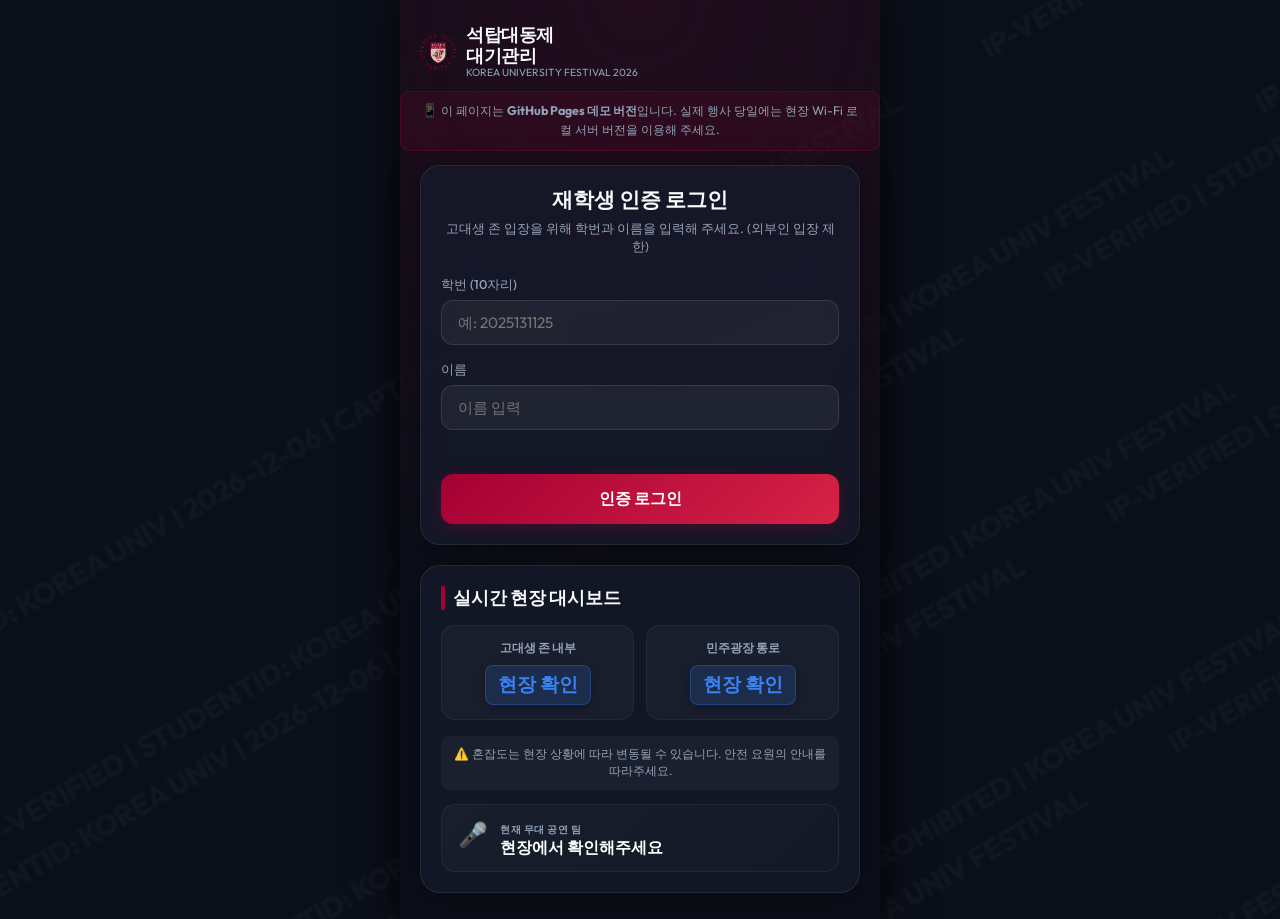
==== index.html @ 4afca8b9 "Add files via upload" ====
<!DOCTYPE html>
<html lang="ko">
<head>
  <meta charset="UTF-8">
  <meta http-equiv="refresh" content="0; url=web.html">
  <title>석탑대동제 대기 시스템</title>
</head>
<body>
  <p>잠시 후 이동합니다... <a href="web.html">여기를 클릭하세요</a></p>
</body>
</html>
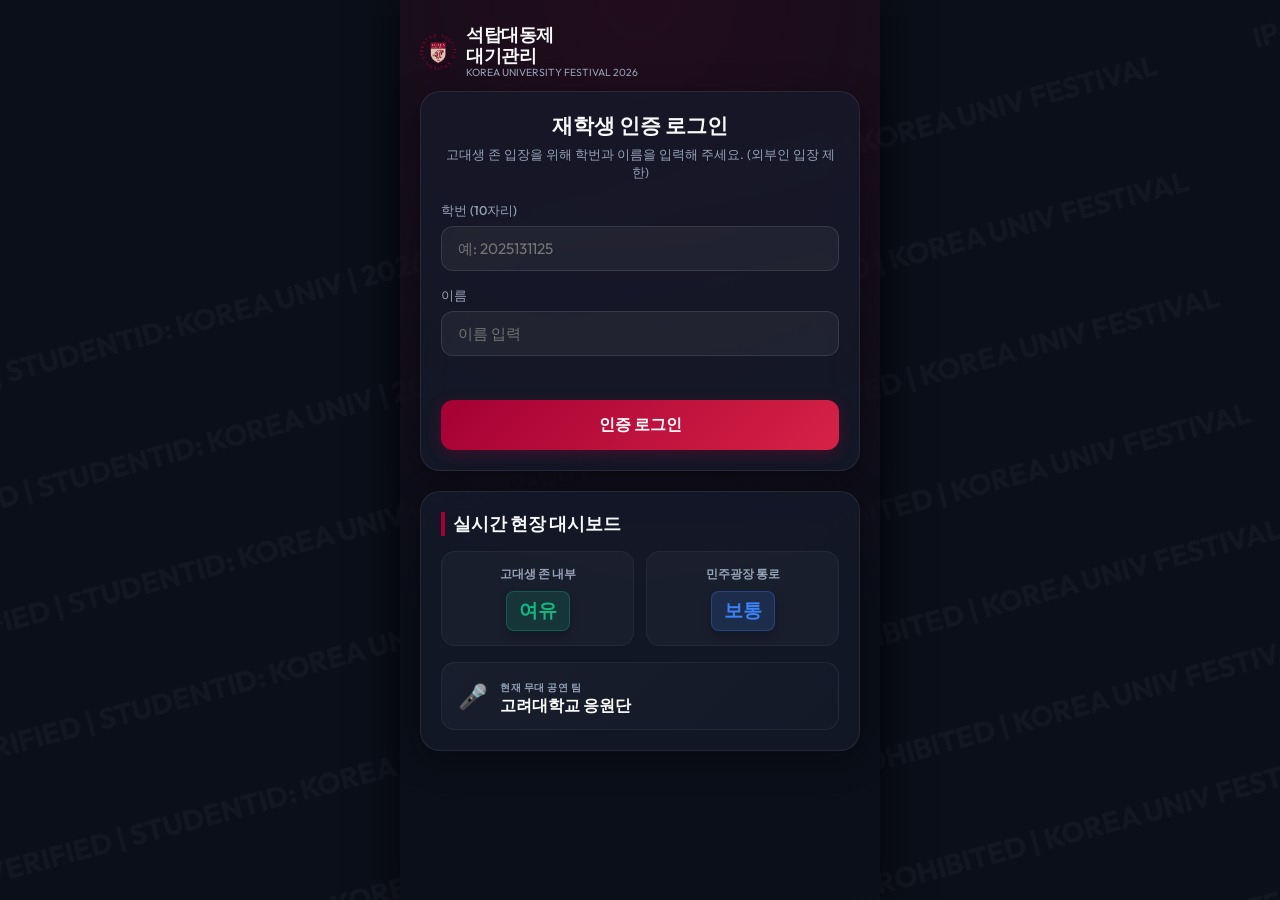
==== commit 947c145d: "Add files via upload" ====
--- a/index.html
+++ b/index.html
@@ -2,10 +2,150 @@
 <html lang="ko">
 <head>
   <meta charset="UTF-8">
-  <meta http-equiv="refresh" content="0; url=web.html">
-  <title>석탑대동제 대기 시스템</title>
+  <meta name="viewport" content="width=device-width, initial-scale=1.0, maximum-scale=1.0, user-scalable=no">
+  <title>석탑대동제 고대생 존 대기 및 혼잡도 관리 시스템</title>
+  <link rel="stylesheet" href="style.css">
+  <!-- 로컬 QR코드 생성 라이브러리 사용 (외부 CDN 의존성 제거) -->
+  <script src="qrcode.min.js"></script>
 </head>
 <body>
-  <p>잠시 후 이동합니다... <a href="web.html">여기를 클릭하세요</a></p>
+
+  <!-- 실시간 캡처 방지용 롤링 워터마크 배경 -->
+  <div class="watermark-bg" id="watermarkBg">
+    <!-- 자바스크립트로 동적인 줄을 생성하여 롤링시킬 예정 -->
+  </div>
+
+  <div class="app-container">
+    <!-- 1. 최상단 긴급 공지 롤링 배너 -->
+    <div class="emergency-banner" id="emergencyBanner" style="display: none;">
+      <span class="badge">긴급</span>
+      <div class="text-flow">
+        <p id="bannerText">민주광장 고대생 존 대기 줄 발급이 시작되었습니다.</p>
+      </div>
+    </div>
+
+    <!-- 2. 헤더 영역 -->
+    <header>
+      <div class="brand">
+        <img src="logo.png" alt="고려대학교 로고" class="brand-logo-img">
+        <div class="brand-text">
+          <h1>석탑대동제<br>대기관리</h1>
+          <p>KOREA UNIVERSITY FESTIVAL 2026</p>
+        </div>
+      </div>
+      <button class="btn-logout" id="btnLogout" style="display: none;">로그아웃</button>
+    </header>
+
+    <!-- 3. 메인 콘텐츠 -->
+    <main>
+      <!-- (A) 로그인 카드 -->
+      <div class="card login-card" id="loginCard">
+        <h2>재학생 인증 로그인</h2>
+        <p>고대생 존 입장을 위해 학번과 이름을 입력해 주세요. (외부인 입장 제한)</p>
+        
+        <div class="form-group">
+          <label for="studentId">학번 (10자리)</label>
+          <input type="text" id="studentId" class="form-control" placeholder="예: 2025131125" maxlength="10" inputmode="numeric">
+        </div>
+        
+        <div class="form-group">
+          <label for="studentName">이름</label>
+          <input type="text" id="studentName" class="form-control" placeholder="이름 입력">
+        </div>
+        
+        <div class="error-msg" id="loginError"></div>
+        
+        <button class="btn-primary" id="btnLogin">인증 로그인</button>
+      </div>
+
+      <!-- (B) 대기표 발급 및 QR 티켓 카드 -->
+      <div class="card ticket-card" id="ticketCard" style="display: none;">
+        <!-- 발급 전 상태 -->
+        <div class="ticket-placeholder" id="ticketPlaceholder">
+          <p>고대생 존 내부 입장 대기표를 디지털로 발급받으세요. 현장 밤샘 대기 체증 완화를 위해 순차 번호가 발급됩니다.</p>
+          <button class="btn-primary" id="btnIssueTicket">고대생 존 번호표 발급받기</button>
+          <div class="error-msg" id="issueError"></div>
+        </div>
+
+        <!-- 발급 완료 상태 (QR 및 캡처방지 실시간 시계) -->
+        <div class="ticket-issued" id="ticketIssued" style="display: none;">
+          <span class="ticket-number-label">입장 대기 번호</span>
+          <span class="ticket-number" id="ticketNumDisplay">000</span>
+          
+          <div class="qr-container-wrapper">
+            <div class="qr-ripple-bg"></div>
+            <div class="qr-box" id="qrcode"></div>
+          </div>
+
+          <!-- 입장 예정 시간 표시 영역 -->
+          <div class="entry-time-box">
+            <span class="entry-time-label">입장 예정 시간</span>
+            <span class="entry-time-val" id="entryTimeDisplay">오후 06:00</span>
+          </div>
+
+          <div class="student-info-badge" id="studentBadge">학번: 2025131125</div>
+
+          <!-- 캡처 방지용 실시간 dynamic 시계 -->
+          <div class="realtime-timer-box">
+            <div class="clock-live" id="liveClock">2026-06-19 14:30:25.123</div>
+            <div class="token-expiry-countdown">
+              QR코드 갱신까지 <span class="countdown-seconds" id="countdownSec">30</span>초 남음
+            </div>
+          </div>
+        </div>
+      </div>
+
+      <!-- (C) 구역별 실시간 혼잡도 대시보드 및 아티스트 정보 -->
+      <div class="card dashboard-card">
+        <h3>실시간 현장 대시보드</h3>
+        
+        <div class="congestion-grid">
+          <div class="congestion-item">
+            <div class="congestion-label">고대생 존 내부</div>
+            <div class="congestion-status status-safe" id="zoneCongestion">여유</div>
+          </div>
+          
+          <div class="congestion-item">
+            <div class="congestion-label">민주광장 통로</div>
+            <div class="congestion-status status-normal" id="passageCongestion">보통</div>
+          </div>
+        </div>
+
+        <!-- 아티스트 정보 -->
+        <div class="artist-board">
+          <div class="artist-icon">🎤</div>
+          <div class="artist-info">
+            <label>현재 무대 공연 팀</label>
+            <div class="artist-name" id="artistName">고려대학교 응원단</div>
+          </div>
+        </div>
+      </div>
+    </main>
+  </div>
+
+  <!-- 4. 긴급 공지 내역 누적 타임라인 모달 -->
+  <div class="modal-overlay" id="announcementModal">
+    <div class="modal-content">
+      <div class="modal-header">
+        <h3>📢 긴급 공지 히스토리</h3>
+        <button class="modal-close" id="btnModalClose">&times;</button>
+      </div>
+      <div class="modal-body">
+        <div class="timeline" id="timelineContainer">
+          <!-- 스크립트로 동적 로드 -->
+          <div class="timeline-item">
+            <div class="timeline-dot"></div>
+            <div class="timeline-time">14:30</div>
+            <div class="timeline-text">민주광장 고대생 존 대기 줄 발급이 시작되었습니다. 안전 요원의 통제에 잘 따라주시기 바랍니다.</div>
+          </div>
+        </div>
+      </div>
+    </div>
+  </div>
+
+  <div class="toast-container" id="toast">메시지가 표시됩니다.</div>
+
+  <!-- 사용자 브라우저 스크립트 연결 -->
+  <script src="app.js"></script>
 </body>
 </html>
--- a/style.css
+++ b/style.css
@@ -0,0 +1,832 @@
+/* Google Fonts: Outfit */
+@import url('https://fonts.googleapis.com/css2?family=Outfit:wght@300;400;500;600;700&display=swap');
+
+:root {
+  --bg-color: #0b0f19;
+  --card-bg: rgba(22, 28, 45, 0.7);
+  --card-border: rgba(255, 255, 255, 0.08);
+  --crimson: #A50034;
+  --crimson-light: #d62246;
+  --text-main: #f8fafc;
+  --text-muted: #94a3b8;
+  
+  /* Congestion Colors */
+  --color-safe: #10b981;    /* 여유: 녹색 */
+  --color-normal: #3b82f6;  /* 보통: 청색 */
+  --color-warning: #f59e0b; /* 혼잡: 황색 */
+  --color-danger: #ef4444;  /* 진입제한: 적색 */
+  
+  --shadow-main: 0 8px 32px 0 rgba(0, 0, 0, 0.37);
+  --glass-effect: backdrop-filter: blur(12px); -webkit-backdrop-filter: blur(12px);
+}
+
+* {
+  box-sizing: border-box;
+  margin: 0;
+  padding: 0;
+  font-family: 'Outfit', -apple-system, BlinkMacSystemFont, "Segoe UI", Roboto, sans-serif;
+  -webkit-tap-highlight-color: transparent;
+}
+
+body {
+  background-color: var(--bg-color);
+  color: var(--text-main);
+  min-height: 100vh;
+  display: flex;
+  justify-content: center;
+  align-items: flex-start;
+  padding: 0;
+  overflow-x: hidden;
+  position: relative;
+}
+
+/* 실시간 캡처 방지 롤링 워터마크 배경 */
+.watermark-bg {
+  position: fixed;
+  top: 0;
+  left: 0;
+  width: 200%;
+  height: 200%;
+  z-index: 0;
+  pointer-events: none;
+  opacity: 0.03;
+  transform: rotate(-15deg);
+  display: flex;
+  flex-direction: column;
+  justify-content: space-around;
+  font-size: 1.8rem;
+  font-weight: 700;
+  white-space: nowrap;
+  user-select: none;
+  animation: watermark-scroll 30s linear infinite;
+}
+
+.watermark-line {
+  display: flex;
+  gap: 100px;
+}
+
+@keyframes watermark-scroll {
+  0% {
+    transform: translate(0, 0) rotate(-15deg);
+  }
+  100% {
+    transform: translate(-10%, -10%) rotate(-15deg);
+  }
+}
+
+/* 메인 모바일 컨테이너 (모바일 뷰에 최적화) */
+.app-container {
+  width: 100%;
+  max-width: 480px;
+  min-height: 100vh;
+  background: radial-gradient(circle at top, rgba(165, 0, 52, 0.15) 0%, rgba(11, 15, 25, 0.98) 70%);
+  position: relative;
+  z-index: 1;
+  display: flex;
+  flex-direction: column;
+  padding-bottom: 40px;
+  box-shadow: 0 0 40px rgba(0,0,0,0.8);
+}
+
+/* 1. 최상단 긴급 공지 배너 */
+.emergency-banner {
+  background: linear-gradient(90deg, #b91c1c 0%, var(--crimson) 50%, #b91c1c 100%);
+  color: #ffffff;
+  padding: 12px 16px;
+  font-size: 0.85rem;
+  font-weight: 600;
+  display: flex;
+  align-items: center;
+  gap: 8px;
+  cursor: pointer;
+  box-shadow: 0 4px 15px rgba(165, 0, 52, 0.4);
+  position: sticky;
+  top: 0;
+  z-index: 100;
+}
+
+.emergency-banner .badge {
+  background-color: #ffffff;
+  color: var(--crimson);
+  padding: 2px 6px;
+  border-radius: 4px;
+  font-size: 0.7rem;
+  font-weight: 800;
+  text-transform: uppercase;
+  animation: pulse 1.5s infinite;
+}
+
+.emergency-banner .text-flow {
+  flex: 1;
+  overflow: hidden;
+  white-space: nowrap;
+}
+
+.emergency-banner .text-flow p {
+  display: inline-block;
+  padding-left: 100%;
+  animation: marquee 25s linear infinite;
+}
+
+@keyframes marquee {
+  0% { transform: translate3d(0, 0, 0); }
+  100% { transform: translate3d(-100%, 0, 0); }
+}
+
+/* 2. 헤더 */
+header {
+  padding: 24px 20px 12px 20px;
+  display: flex;
+  justify-content: space-between;
+  align-items: center;
+}
+
+.brand {
+  display: flex;
+  align-items: center;
+  gap: 10px;
+}
+
+.brand-logo {
+  width: 32px;
+  height: 32px;
+  background-color: var(--crimson);
+  border-radius: 8px;
+  display: flex;
+  justify-content: center;
+  align-items: center;
+  font-weight: 800;
+  color: #fff;
+  font-size: 1.1rem;
+}
+
+.brand-logo-img {
+  width: 36px;
+  height: 36px;
+  object-fit: contain;
+  display: block;
+}
+
+.admin-logo-img {
+  width: 70px;
+  height: 70px;
+  object-fit: contain;
+  margin-bottom: 14px;
+  display: inline-block;
+}
+
+.brand-text h1 {
+  font-size: 1.1rem;
+  font-weight: 700;
+  letter-spacing: -0.5px;
+  line-height: 1.2;
+}
+
+.brand-text p {
+  font-size: 0.65rem;
+  color: var(--text-muted);
+}
+
+.btn-logout {
+  background: rgba(255, 255, 255, 0.08);
+  border: 1px solid rgba(255, 255, 255, 0.1);
+  color: var(--text-main);
+  padding: 6px 12px;
+  border-radius: 20px;
+  font-size: 0.75rem;
+  font-weight: 600;
+  cursor: pointer;
+  transition: all 0.2s ease;
+}
+
+.btn-logout:hover {
+  background: rgba(255, 255, 255, 0.15);
+}
+
+/* 3. 메인 콘텐츠 영역 */
+main {
+  flex: 1;
+  padding: 0 20px;
+  display: flex;
+  flex-direction: column;
+  gap: 20px;
+}
+
+/* 카드 공통 스타일 */
+.card {
+  background: var(--card-bg);
+  border: 1px solid var(--card-border);
+  border-radius: 20px;
+  padding: 20px;
+  box-shadow: var(--shadow-main);
+  backdrop-filter: blur(16px);
+  -webkit-backdrop-filter: blur(16px);
+  position: relative;
+  overflow: hidden;
+}
+
+/* 4. 로그인 폼 */
+.login-card h2 {
+  font-size: 1.3rem;
+  font-weight: 700;
+  margin-bottom: 6px;
+  text-align: center;
+}
+
+.login-card > p {
+  font-size: 0.8rem;
+  color: var(--text-muted);
+  text-align: center;
+  margin-bottom: 20px;
+}
+
+.form-group {
+  margin-bottom: 16px;
+  display: flex;
+  flex-direction: column;
+  gap: 6px;
+}
+
+.form-group label {
+  font-size: 0.8rem;
+  font-weight: 500;
+  color: var(--text-muted);
+}
+
+.form-control {
+  background: rgba(255, 255, 255, 0.05);
+  border: 1px solid rgba(255, 255, 255, 0.1);
+  border-radius: 12px;
+  padding: 12px 16px;
+  color: #fff;
+  font-size: 0.95rem;
+  outline: none;
+  transition: all 0.2s ease;
+}
+
+.form-control:focus {
+  border-color: var(--crimson-light);
+  background: rgba(255, 255, 255, 0.08);
+  box-shadow: 0 0 10px rgba(165, 0, 52, 0.3);
+}
+
+.btn-primary {
+  background: linear-gradient(135deg, var(--crimson) 0%, var(--crimson-light) 100%);
+  border: none;
+  color: #fff;
+  padding: 14px;
+  border-radius: 12px;
+  font-size: 1rem;
+  font-weight: 700;
+  cursor: pointer;
+  transition: all 0.3s ease;
+  width: 100%;
+  margin-top: 10px;
+  box-shadow: 0 4px 15px rgba(165, 0, 52, 0.3);
+}
+
+.btn-primary:active {
+  transform: scale(0.98);
+}
+
+.error-msg {
+  color: var(--color-danger);
+  font-size: 0.75rem;
+  font-weight: 500;
+  min-height: 18px;
+  margin-top: 4px;
+}
+
+/* 5. 번호표 발급 및 대기 카드 */
+.ticket-card {
+  display: flex;
+  flex-direction: column;
+  align-items: center;
+  text-align: center;
+  min-height: 250px;
+  justify-content: center;
+}
+
+.ticket-placeholder {
+  display: flex;
+  flex-direction: column;
+  align-items: center;
+  gap: 15px;
+  padding: 20px 0;
+}
+
+.ticket-placeholder p {
+  font-size: 0.9rem;
+  color: var(--text-muted);
+  max-width: 280px;
+  line-height: 1.5;
+}
+
+.ticket-issued {
+  width: 100%;
+  display: flex;
+  flex-direction: column;
+  align-items: center;
+  position: relative;
+}
+
+.ticket-number-label {
+  font-size: 0.85rem;
+  color: var(--text-muted);
+  font-weight: 600;
+  text-transform: uppercase;
+  letter-spacing: 1px;
+}
+
+.ticket-number {
+  font-size: 3.5rem;
+  font-weight: 800;
+  color: #ffffff;
+  line-height: 1.1;
+  text-shadow: 0 0 20px rgba(165, 0, 52, 0.5);
+  margin-bottom: 12px;
+}
+
+/* 캡처 방지용 화려한 QR 박스 */
+.qr-container-wrapper {
+  position: relative;
+  width: 190px;
+  height: 190px;
+  display: flex;
+  justify-content: center;
+  align-items: center;
+  margin: 10px 0 15px 0;
+}
+
+/* dynamic 물결(Ripple) 애니메이션 백그라운드 */
+.qr-ripple-bg {
+  position: absolute;
+  width: 180px;
+  height: 180px;
+  border-radius: 24px;
+  background: radial-gradient(circle, rgba(165, 0, 52, 0.3) 0%, rgba(0,0,0,0) 70%);
+  animation: pulse-ripple 2s infinite ease-in-out;
+  z-index: 1;
+}
+
+.qr-box {
+  width: 160px;
+  height: 160px;
+  background: #ffffff;
+  border-radius: 16px;
+  padding: 10px;
+  z-index: 2;
+  box-shadow: 0 10px 25px rgba(0, 0, 0, 0.5);
+  display: flex;
+  justify-content: center;
+  align-items: center;
+  border: 4px solid var(--crimson);
+  position: relative;
+}
+
+.qr-box canvas, .qr-box img {
+  max-width: 100%;
+  max-height: 100%;
+  display: block;
+}
+
+@keyframes pulse-ripple {
+  0% {
+    transform: scale(0.9);
+    opacity: 0.8;
+  }
+  50% {
+    transform: scale(1.15);
+    opacity: 0.4;
+  }
+  100% {
+    transform: scale(0.9);
+    opacity: 0.8;
+  }
+}
+
+/* 실시간 dynamic 요소 */
+.realtime-timer-box {
+  background: rgba(255, 255, 255, 0.05);
+  border: 1px solid rgba(255, 255, 255, 0.08);
+  padding: 8px 16px;
+  border-radius: 12px;
+  margin-top: 10px;
+  width: 100%;
+  max-width: 280px;
+}
+
+.clock-live {
+  font-family: monospace;
+  font-size: 0.95rem;
+  font-weight: 700;
+  color: var(--crimson-light);
+  letter-spacing: 0.5px;
+}
+
+.token-expiry-countdown {
+  font-size: 0.75rem;
+  color: var(--text-muted);
+  margin-top: 4px;
+}
+
+.countdown-seconds {
+  color: #fff;
+  font-weight: 700;
+}
+
+.student-info-badge {
+  font-size: 0.75rem;
+  background: rgba(165, 0, 52, 0.2);
+  border: 1px solid rgba(165, 0, 52, 0.4);
+  color: var(--text-main);
+  padding: 4px 10px;
+  border-radius: 12px;
+  margin-top: 8px;
+}
+
+/* 6. 혼잡도 대시보드 */
+.dashboard-card h3 {
+  font-size: 1.1rem;
+  font-weight: 700;
+  margin-bottom: 15px;
+  border-left: 4px solid var(--crimson);
+  padding-left: 8px;
+}
+
+.congestion-grid {
+  display: grid;
+  grid-template-columns: 1fr 1fr;
+  gap: 12px;
+  margin-bottom: 16px;
+}
+
+.congestion-item {
+  background: rgba(255, 255, 255, 0.03);
+  border: 1px solid rgba(255, 255, 255, 0.05);
+  border-radius: 14px;
+  padding: 14px;
+  text-align: center;
+  transition: all 0.3s ease;
+}
+
+.congestion-label {
+  font-size: 0.75rem;
+  color: var(--text-muted);
+  margin-bottom: 8px;
+  font-weight: 600;
+}
+
+.congestion-status {
+  font-size: 1.2rem;
+  font-weight: 800;
+  padding: 6px 12px;
+  border-radius: 8px;
+  display: inline-block;
+  box-shadow: 0 4px 10px rgba(0,0,0,0.2);
+}
+
+/* 상태별 스타일 동적 세팅 */
+.status-safe {
+  background: rgba(16, 185, 129, 0.15);
+  color: var(--color-safe);
+  border: 1px solid rgba(16, 185, 129, 0.3);
+}
+.status-normal {
+  background: rgba(59, 130, 246, 0.15);
+  color: var(--color-normal);
+  border: 1px solid rgba(59, 130, 246, 0.3);
+}
+.status-warning {
+  background: rgba(245, 158, 11, 0.15);
+  color: var(--color-warning);
+  border: 1px solid rgba(245, 158, 11, 0.3);
+}
+.status-danger {
+  background: rgba(239, 68, 68, 0.15);
+  color: var(--color-danger);
+  border: 1px solid rgba(239, 68, 68, 0.3);
+  animation: pulse-border 1.5s infinite;
+}
+
+@keyframes pulse-border {
+  0% { box-shadow: 0 0 0 0 rgba(239, 68, 68, 0.4); }
+  70% { box-shadow: 0 0 0 6px rgba(239, 68, 68, 0); }
+  100% { box-shadow: 0 0 0 0 rgba(239, 68, 68, 0); }
+}
+
+/* 아티스트 보드 */
+.artist-board {
+  background: linear-gradient(135deg, rgba(255, 255, 255, 0.03) 0%, rgba(255, 255, 255, 0.01) 100%);
+  border: 1px solid rgba(255, 255, 255, 0.06);
+  border-radius: 14px;
+  padding: 12px 16px;
+  display: flex;
+  align-items: center;
+  gap: 12px;
+}
+
+.artist-icon {
+  font-size: 1.5rem;
+  animation: bounce 2s infinite;
+}
+
+.artist-info {
+  flex: 1;
+}
+
+.artist-info label {
+  font-size: 0.65rem;
+  color: var(--text-muted);
+  font-weight: 600;
+  letter-spacing: 0.5px;
+}
+
+.artist-name {
+  font-size: 1rem;
+  font-weight: 700;
+  color: #fff;
+}
+
+/* 7. 공지사항 모달 */
+.modal-overlay {
+  position: fixed;
+  top: 0;
+  left: 0;
+  width: 100%;
+  height: 100%;
+  background: rgba(0, 0, 0, 0.8);
+  backdrop-filter: blur(8px);
+  -webkit-backdrop-filter: blur(8px);
+  z-index: 1000;
+  display: flex;
+  justify-content: center;
+  align-items: center;
+  opacity: 0;
+  pointer-events: none;
+  transition: opacity 0.3s ease;
+  padding: 20px;
+}
+
+.modal-overlay.active {
+  opacity: 1;
+  pointer-events: auto;
+}
+
+.modal-content {
+  background: #111827;
+  border: 1px solid rgba(255, 255, 255, 0.1);
+  border-radius: 24px;
+  width: 100%;
+  max-width: 400px;
+  max-height: 80vh;
+  display: flex;
+  flex-direction: column;
+  box-shadow: 0 20px 50px rgba(0,0,0,0.6);
+  transform: translateY(20px);
+  transition: transform 0.3s ease;
+}
+
+.modal-overlay.active .modal-content {
+  transform: translateY(0);
+}
+
+.modal-header {
+  padding: 20px;
+  border-bottom: 1px solid rgba(255, 255, 255, 0.08);
+  display: flex;
+  justify-content: space-between;
+  align-items: center;
+}
+
+.modal-header h3 {
+  font-size: 1.15rem;
+  font-weight: 700;
+  color: #fff;
+  display: flex;
+  align-items: center;
+  gap: 8px;
+}
+
+.modal-close {
+  background: none;
+  border: none;
+  color: var(--text-muted);
+  font-size: 1.5rem;
+  cursor: pointer;
+}
+
+.modal-body {
+  padding: 20px;
+  overflow-y: auto;
+  flex: 1;
+}
+
+/* 타임라인 스타일 */
+.timeline {
+  display: flex;
+  flex-direction: column;
+  gap: 16px;
+  position: relative;
+  padding-left: 16px;
+}
+
+.timeline::before {
+  content: '';
+  position: absolute;
+  left: 3px;
+  top: 6px;
+  bottom: 6px;
+  width: 2px;
+  background: rgba(255, 255, 255, 0.1);
+}
+
+.timeline-item {
+  position: relative;
+}
+
+.timeline-dot {
+  position: absolute;
+  left: -17px;
+  top: 6px;
+  width: 8px;
+  height: 8px;
+  border-radius: 50%;
+  background: var(--crimson);
+  box-shadow: 0 0 8px var(--crimson);
+}
+
+.timeline-time {
+  font-size: 0.7rem;
+  color: var(--text-muted);
+  font-weight: 600;
+  margin-bottom: 4px;
+}
+
+.timeline-text {
+  font-size: 0.85rem;
+  line-height: 1.4;
+  color: #e2e8f0;
+}
+
+/* 관리자 패널 관련 추가 스타일 */
+.admin-container {
+  width: 100%;
+  max-width: 600px;
+  padding: 20px;
+  margin: 0 auto;
+}
+
+.admin-header {
+  margin-bottom: 24px;
+  text-align: center;
+}
+
+.admin-header h1 {
+  font-size: 1.8rem;
+  color: var(--crimson-light);
+  margin-bottom: 6px;
+}
+
+.admin-header p {
+  color: var(--text-muted);
+  font-size: 0.9rem;
+}
+
+.btn-grid-4 {
+  display: grid;
+  grid-template-columns: repeat(4, 1fr);
+  gap: 8px;
+  margin-top: 8px;
+}
+
+.btn-status-select {
+  border: 1px solid rgba(255,255,255,0.1);
+  padding: 10px;
+  border-radius: 10px;
+  font-size: 0.8rem;
+  font-weight: 700;
+  cursor: pointer;
+  background: rgba(255,255,255,0.02);
+  color: var(--text-muted);
+  transition: all 0.2s;
+}
+
+.btn-status-select.active[data-val="여유"] {
+  background: var(--color-safe);
+  color: #fff;
+  box-shadow: 0 0 12px var(--color-safe);
+}
+.btn-status-select.active[data-val="보통"] {
+  background: var(--color-normal);
+  color: #fff;
+  box-shadow: 0 0 12px var(--color-normal);
+}
+.btn-status-select.active[data-val="혼잡"] {
+  background: var(--color-warning);
+  color: #fff;
+  box-shadow: 0 0 12px var(--color-warning);
+}
+.btn-status-select.active[data-val="진입제한"] {
+  background: var(--color-danger);
+  color: #fff;
+  box-shadow: 0 0 12px var(--color-danger);
+}
+
+.form-group textarea.form-control {
+  resize: vertical;
+  min-height: 80px;
+  font-family: inherit;
+}
+
+.toast-container {
+  position: fixed;
+  bottom: 20px;
+  left: 50%;
+  transform: translateX(-50%);
+  background: rgba(0,0,0,0.85);
+  border: 1px solid var(--crimson);
+  color: #fff;
+  padding: 12px 24px;
+  border-radius: 30px;
+  font-size: 0.85rem;
+  font-weight: 600;
+  box-shadow: 0 10px 25px rgba(0,0,0,0.5);
+  z-index: 2000;
+  opacity: 0;
+  pointer-events: none;
+  transition: opacity 0.3s, transform 0.3s;
+}
+
+.toast-container.show {
+  opacity: 1;
+  transform: translate(-50%, -10px);
+}
+
+/* Animations */
+@keyframes pulse {
+  0% { transform: scale(1); }
+  50% { transform: scale(1.05); }
+  100% { transform: scale(1); }
+}
+
+@keyframes bounce {
+  0%, 100% { transform: translateY(0); }
+  50% { transform: translateY(-5px); }
+}
+
+/* 10. 입장 예정 시간 및 관리자 테이블 스타일 추가 */
+.entry-time-box {
+  background: rgba(245, 158, 11, 0.08);
+  border: 1px dashed rgba(245, 158, 11, 0.4);
+  border-radius: 12px;
+  padding: 10px 16px;
+  margin: 8px 0 14px 0;
+  display: flex;
+  flex-direction: column;
+  align-items: center;
+  gap: 4px;
+  width: 100%;
+  max-width: 280px;
+  animation: pulse-border-yellow 2s infinite ease-in-out;
+}
+
+.entry-time-label {
+  font-size: 0.7rem;
+  color: var(--color-warning);
+  font-weight: 700;
+  text-transform: uppercase;
+  letter-spacing: 0.5px;
+}
+
+.entry-time-val {
+  font-size: 1.4rem;
+  font-weight: 800;
+  color: #ffffff;
+  text-shadow: 0 0 10px rgba(245, 158, 11, 0.4);
+}
+
+@keyframes pulse-border-yellow {
+  0% { border-color: rgba(245, 158, 11, 0.2); }
+  50% { border-color: rgba(245, 158, 11, 0.6); }
+  100% { border-color: rgba(245, 158, 11, 0.2); }
+}
+
+#ticketListTableBody tr {
+  border-bottom: 1px solid rgba(255, 255, 255, 0.05);
+}
+
+#ticketListTableBody tr:hover {
+  background: rgba(255, 255, 255, 0.02);
+}
+
+#ticketListTableBody td {
+  padding: 10px 14px;
+  color: #e2e8f0;
+}
+
+#ticketListTableBody tr:last-child {
+  border-bottom: none;
+}
+
